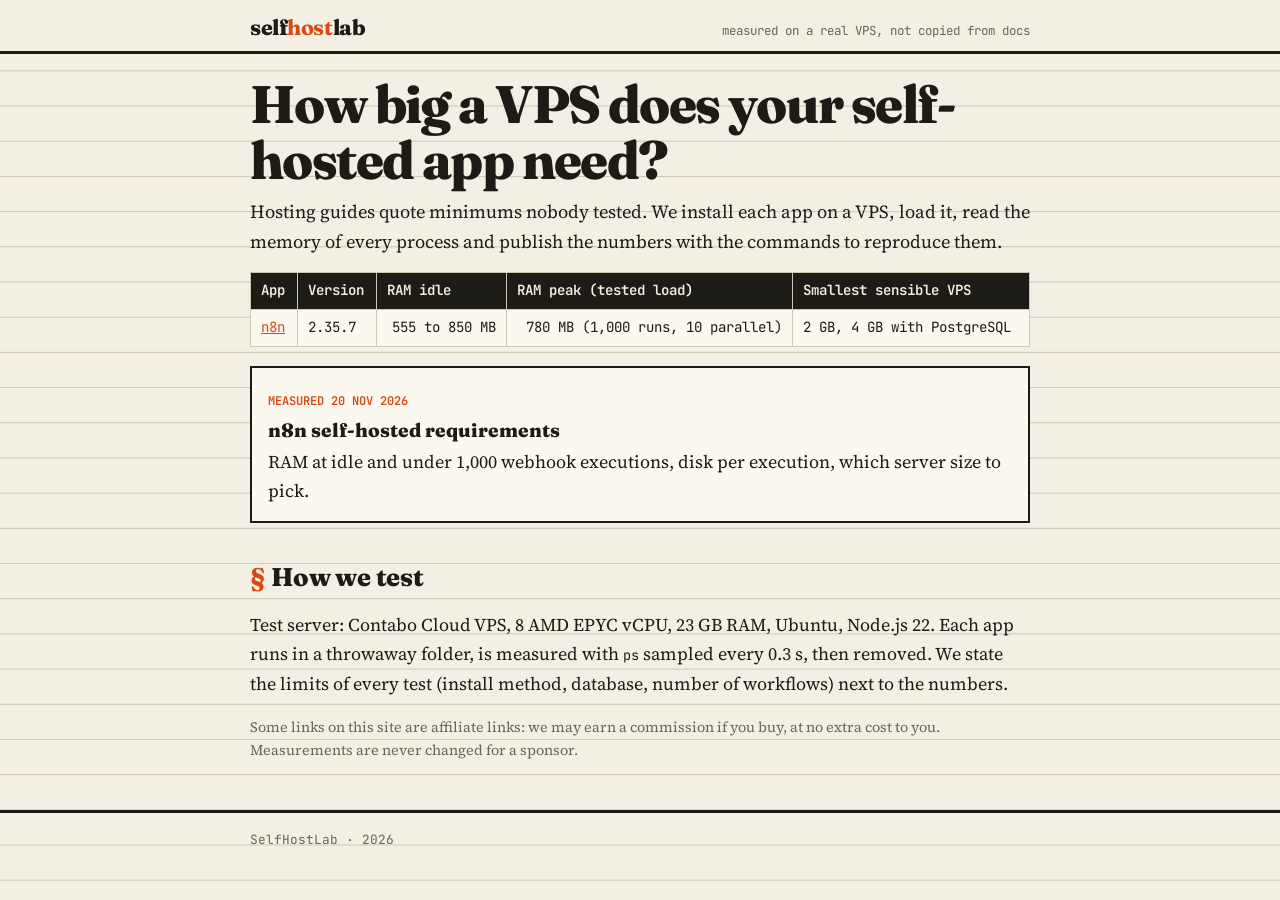
==== index.html @ 20651b6c "SelfHostLab: n8n self-hosted requirements measured (RAM idle and under load) Co-Authored-By: Claude " ====
<!doctype html>
<html lang="en">
<head>
<meta charset="utf-8">
<meta name="viewport" content="width=device-width,initial-scale=1">
<title>SelfHostLab: VPS sizes for self-hosted apps, measured</title>
<meta name="description" content="How much RAM and CPU self-hosted apps really use, measured on a real VPS: n8n first, with the exact commands so you can reproduce every number.">
<link rel="canonical" href="https://ricco020.github.io/selfhostlab/">
<link rel="stylesheet" href="style.css">
<script type="application/ld+json">{"@context":"https://schema.org","@type":"WebSite","name":"SelfHostLab","url":"https://ricco020.github.io/selfhostlab/","description":"Self-hosted apps measured on a real VPS: RAM, CPU, disk."}</script>
</head>
<body>
<header class="top"><div class="wrap"><a class="brand" href="./">self<b>host</b>lab</a><span class="tag">measured on a real VPS, not copied from docs</span></div></header>
<main class="wrap">
<h1>How big a VPS does your self-hosted app need?</h1>
<p class="lede">Hosting guides quote minimums nobody tested. We install each app on a VPS, load it, read the memory of every process and publish the numbers with the commands to reproduce them.</p>
<div class="tbl"><table>
<tr><th>App</th><th>Version</th><th>RAM idle</th><th>RAM peak (tested load)</th><th>Smallest sensible VPS</th></tr>
<tr><td><a href="n8n-self-hosted-requirements/">n8n</a></td><td>2.35.7</td><td class="n">555 to 850 MB</td><td class="n">780 MB (1,000 runs, 10 parallel)</td><td>2 GB, 4 GB with PostgreSQL</td></tr>
</table></div>
<div class="cards">
<a class="card" href="n8n-self-hosted-requirements/"><span class="k">MEASURED 20 NOV 2026</span><h3>n8n self-hosted requirements</h3>RAM at idle and under 1,000 webhook executions, disk per execution, which server size to pick.</a>
</div>
<h2>How we test</h2>
<p>Test server: Contabo Cloud VPS, 8 AMD EPYC vCPU, 23 GB RAM, Ubuntu, Node.js 22. Each app runs in a throwaway folder, is measured with <code>ps</code> sampled every 0.3 s, then removed. We state the limits of every test (install method, database, number of workflows) next to the numbers.</p>
<p class="note">Some links on this site are affiliate links: we may earn a commission if you buy, at no extra cost to you. Measurements are never changed for a sponsor.</p>
</main>
<footer><div class="wrap">SelfHostLab · 2026</div></footer>
</body></html>
---- style.css ----
@import url('https://fonts.googleapis.com/css2?family=Fraunces:opsz,wght@9..144,500;9..144,800&family=JetBrains+Mono:wght@400;600&family=Source+Serif+4:opsz,wght@8..60,400;8..60,600&display=swap');
:root{--paper:#f3efe4;--ink:#1d1b16;--mute:#6b6457;--rule:#cfc6b2;--sig:#d9480f;--term:#14130f;--ok:#2b8a3e}
*{box-sizing:border-box}
html{-webkit-text-size-adjust:100%}
body{margin:0;background:var(--paper);color:var(--ink);font:18px/1.62 'Source Serif 4',Georgia,serif;
background-image:linear-gradient(var(--rule) 1px,transparent 1px);background-size:100% 2.2rem;background-attachment:local}
img,svg{max-width:100%;height:auto}
a{color:var(--sig)}
.wrap{max-width:820px;margin:0 auto;padding:0 20px}
header.top{border-bottom:3px solid var(--ink);background:var(--paper)}
header.top .wrap{display:flex;justify-content:space-between;align-items:baseline;padding-top:14px;padding-bottom:10px;gap:12px;flex-wrap:wrap}
.brand{font:800 1.35rem 'Fraunces',serif;color:var(--ink);text-decoration:none;letter-spacing:-.02em}
.brand b{color:var(--sig)}
.tag{font:400 .78rem 'JetBrains Mono',monospace;color:var(--mute)}
h1{font:800 clamp(2rem,6vw,3.3rem)/1.05 'Fraunces',serif;letter-spacing:-.03em;margin:1.4rem 0 .6rem}
h2{font:800 1.6rem/1.2 'Fraunces',serif;margin:2.4rem 0 .6rem;letter-spacing:-.01em}
h2::before{content:"§ ";color:var(--sig)}
.lede{font-size:1.15rem;margin:.4rem 0 1rem}
.meta{font:400 .8rem 'JetBrains Mono',monospace;color:var(--mute);border-left:3px solid var(--sig);padding-left:10px}
.verdict{background:var(--term);color:#efe9da;padding:18px 20px;margin:1.4rem 0;font:400 .95rem/1.55 'JetBrains Mono',monospace;border-radius:2px;box-shadow:6px 6px 0 var(--sig)}
.verdict strong{color:#ffb38a}
.cta{display:inline-block;background:var(--sig);color:#fff;font:600 .92rem 'JetBrains Mono',monospace;padding:12px 16px;text-decoration:none;margin-top:10px;border:2px solid var(--term);transition:transform .15s,box-shadow .15s}
.cta:hover{transform:translate(-3px,-3px);box-shadow:3px 3px 0 #efe9da}
.tbl{overflow-x:auto;margin:1rem 0}
table{border-collapse:collapse;width:100%;font:400 .88rem/1.4 'JetBrains Mono',monospace;background:#fbf8f0}
th,td{border:1px solid var(--rule);padding:8px 10px;text-align:left;vertical-align:top}
th{background:var(--ink);color:var(--paper);font-weight:600}
td.n{text-align:right;white-space:nowrap}
pre,code{font-family:'JetBrains Mono',monospace;font-size:.85rem}
pre{background:var(--term);color:#efe9da;padding:14px;overflow-x:auto;border-radius:2px}
figure{margin:1.4rem 0}
figcaption{font:400 .8rem 'JetBrains Mono',monospace;color:var(--mute);margin-top:6px}
.faq dt{font-weight:600;margin-top:1rem}
.faq dd{margin:.3rem 0 0}
.note{font-size:.9rem;color:var(--mute)}
footer{border-top:3px solid var(--ink);margin-top:3rem;padding:18px 0 40px;font:400 .8rem 'JetBrains Mono',monospace;color:var(--mute)}
.cards{display:grid;grid-template-columns:repeat(auto-fit,minmax(min(100%,240px),1fr));gap:16px;margin:1.2rem 0}
.card{background:#fbf8f0;border:2px solid var(--ink);padding:16px;text-decoration:none;color:var(--ink);transition:transform .15s,box-shadow .15s;display:block}
.card:hover{transform:translate(-3px,-3px);box-shadow:5px 5px 0 var(--sig)}
.card .k{font:600 .75rem 'JetBrains Mono',monospace;color:var(--sig)}
.card h3{font:800 1.2rem 'Fraunces',serif;margin:.3rem 0}
.soon{opacity:.6;border-style:dashed}
@keyframes rise{from{opacity:0;transform:translateY(12px)}to{opacity:1;transform:none}}
main>*{animation:rise .5s both}main>*:nth-child(2){animation-delay:.06s}main>*:nth-child(3){animation-delay:.12s}main>*:nth-child(4){animation-delay:.18s}
@media (prefers-reduced-motion:reduce){main>*{animation:none}}
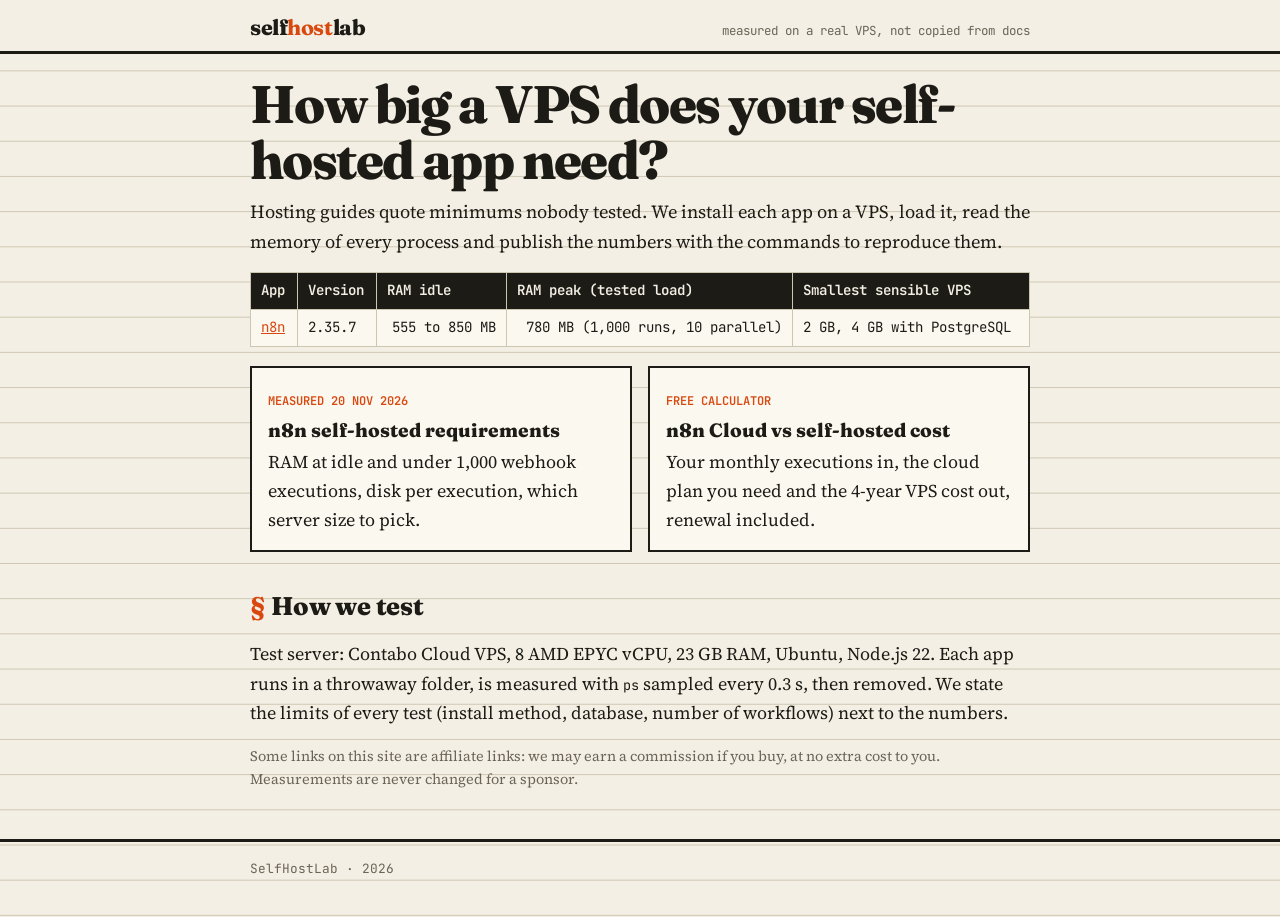
==== commit caad8b74: "n8n Cloud vs self-hosted cost calculator (prices read 20 Nov 2026) Co-Authored-By: Claude Opus 5.5 <" ====
--- a/index.html
+++ b/index.html
@@ -20,6 +20,7 @@
 </table></div>
 <div class="cards">
 <a class="card" href="n8n-self-hosted-requirements/"><span class="k">MEASURED 20 NOV 2026</span><h3>n8n self-hosted requirements</h3>RAM at idle and under 1,000 webhook executions, disk per execution, which server size to pick.</a>
+<a class="card" href="n8n-cloud-vs-self-hosted-cost/"><span class="k">FREE CALCULATOR</span><h3>n8n Cloud vs self-hosted cost</h3>Your monthly executions in, the cloud plan you need and the 4-year VPS cost out, renewal included.</a>
 </div>
 <h2>How we test</h2>
 <p>Test server: Contabo Cloud VPS, 8 AMD EPYC vCPU, 23 GB RAM, Ubuntu, Node.js 22. Each app runs in a throwaway folder, is measured with <code>ps</code> sampled every 0.3 s, then removed. We state the limits of every test (install method, database, number of workflows) next to the numbers.</p>
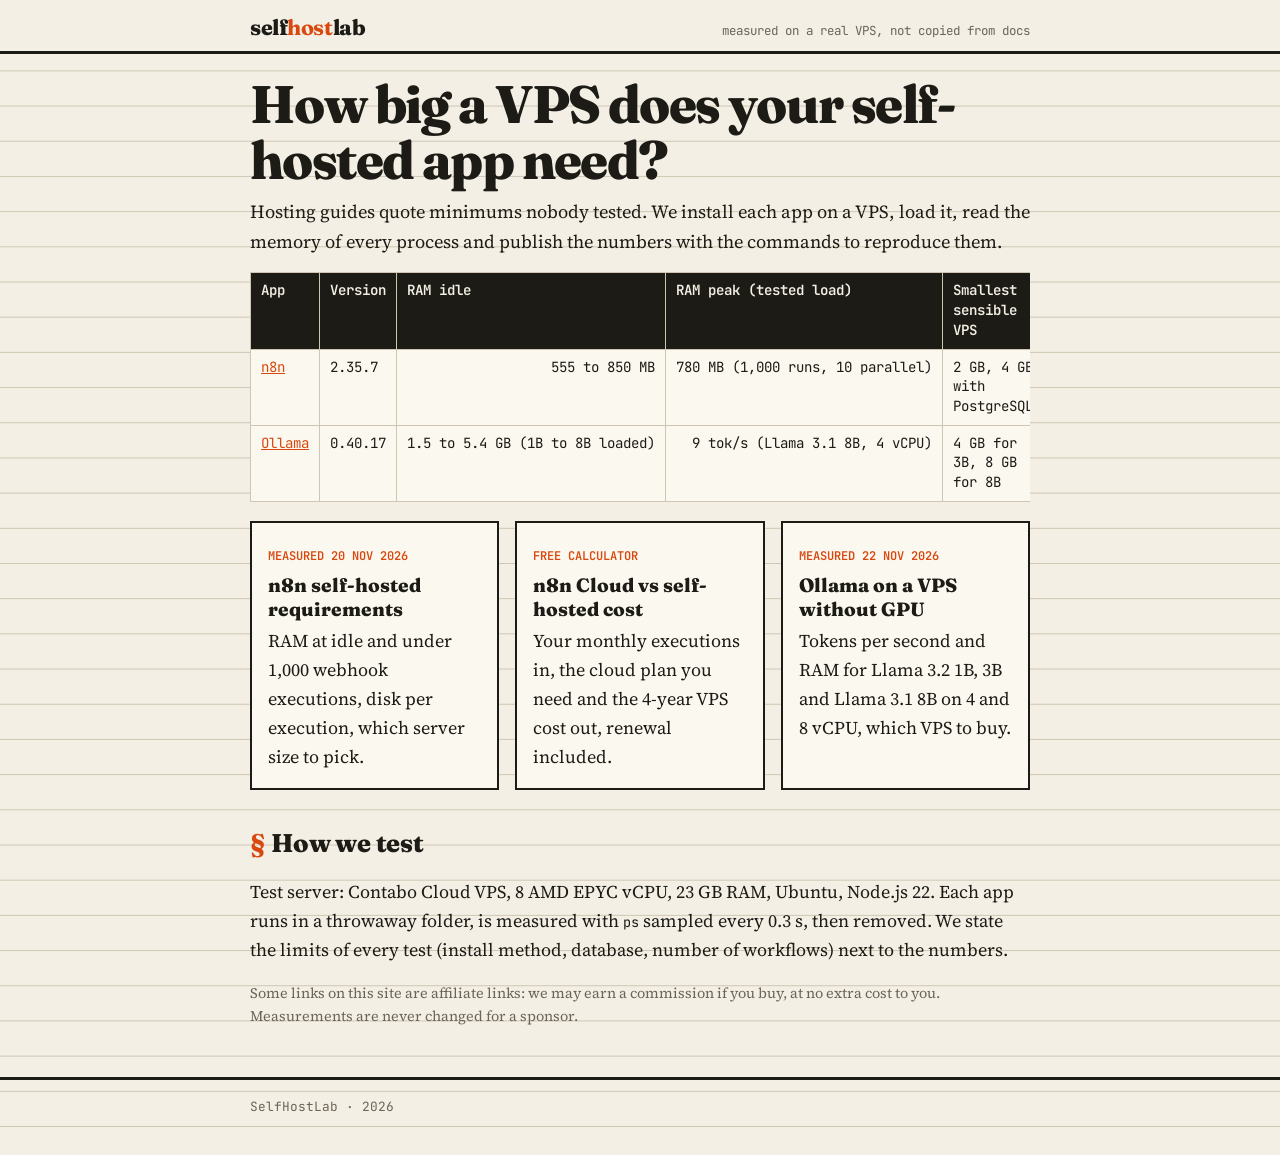
==== commit d2371d3d: "Ollama on a VPS without GPU: tokens/s and RAM measured (1B, 3B, 8B on 4 and 8 vCPU, 22 Nov 2026), li" ====
--- a/index.html
+++ b/index.html
@@ -4,10 +4,10 @@
 <meta charset="utf-8">
 <meta name="viewport" content="width=device-width,initial-scale=1">
 <title>SelfHostLab: VPS sizes for self-hosted apps, measured</title>
-<meta name="description" content="How much RAM and CPU self-hosted apps really use, measured on a real VPS: n8n first, with the exact commands so you can reproduce every number.">
-<link rel="canonical" href="https://ricco020.github.io/selfhostlab/">
+<meta name="description" content="How much RAM and CPU self-hosted apps really use, measured on a real VPS: n8n and Ollama, with the exact commands so you can reproduce every number.">
+<link rel="canonical" href="https://selfhostlab.org/">
 <link rel="stylesheet" href="style.css">
-<script type="application/ld+json">{"@context":"https://schema.org","@type":"WebSite","name":"SelfHostLab","url":"https://ricco020.github.io/selfhostlab/","description":"Self-hosted apps measured on a real VPS: RAM, CPU, disk."}</script>
+<script type="application/ld+json">{"@context":"https://schema.org","@type":"WebSite","name":"SelfHostLab","url":"https://selfhostlab.org/","description":"Self-hosted apps measured on a real VPS: RAM, CPU, disk."}</script>
 </head>
 <body>
 <header class="top"><div class="wrap"><a class="brand" href="./">self<b>host</b>lab</a><span class="tag">measured on a real VPS, not copied from docs</span></div></header>
@@ -17,10 +17,12 @@
 <div class="tbl"><table>
 <tr><th>App</th><th>Version</th><th>RAM idle</th><th>RAM peak (tested load)</th><th>Smallest sensible VPS</th></tr>
 <tr><td><a href="n8n-self-hosted-requirements/">n8n</a></td><td>2.35.7</td><td class="n">555 to 850 MB</td><td class="n">780 MB (1,000 runs, 10 parallel)</td><td>2 GB, 4 GB with PostgreSQL</td></tr>
+<tr><td><a href="ollama-vps/">Ollama</a></td><td>0.40.17</td><td class="n">1.5 to 5.4 GB (1B to 8B loaded)</td><td class="n">9 tok/s (Llama 3.1 8B, 4 vCPU)</td><td>4 GB for 3B, 8 GB for 8B</td></tr>
 </table></div>
 <div class="cards">
 <a class="card" href="n8n-self-hosted-requirements/"><span class="k">MEASURED 20 NOV 2026</span><h3>n8n self-hosted requirements</h3>RAM at idle and under 1,000 webhook executions, disk per execution, which server size to pick.</a>
 <a class="card" href="n8n-cloud-vs-self-hosted-cost/"><span class="k">FREE CALCULATOR</span><h3>n8n Cloud vs self-hosted cost</h3>Your monthly executions in, the cloud plan you need and the 4-year VPS cost out, renewal included.</a>
+<a class="card" href="ollama-vps/"><span class="k">MEASURED 22 NOV 2026</span><h3>Ollama on a VPS without GPU</h3>Tokens per second and RAM for Llama 3.2 1B, 3B and Llama 3.1 8B on 4 and 8 vCPU, which VPS to buy.</a>
 </div>
 <h2>How we test</h2>
 <p>Test server: Contabo Cloud VPS, 8 AMD EPYC vCPU, 23 GB RAM, Ubuntu, Node.js 22. Each app runs in a throwaway folder, is measured with <code>ps</code> sampled every 0.3 s, then removed. We state the limits of every test (install method, database, number of workflows) next to the numbers.</p>
